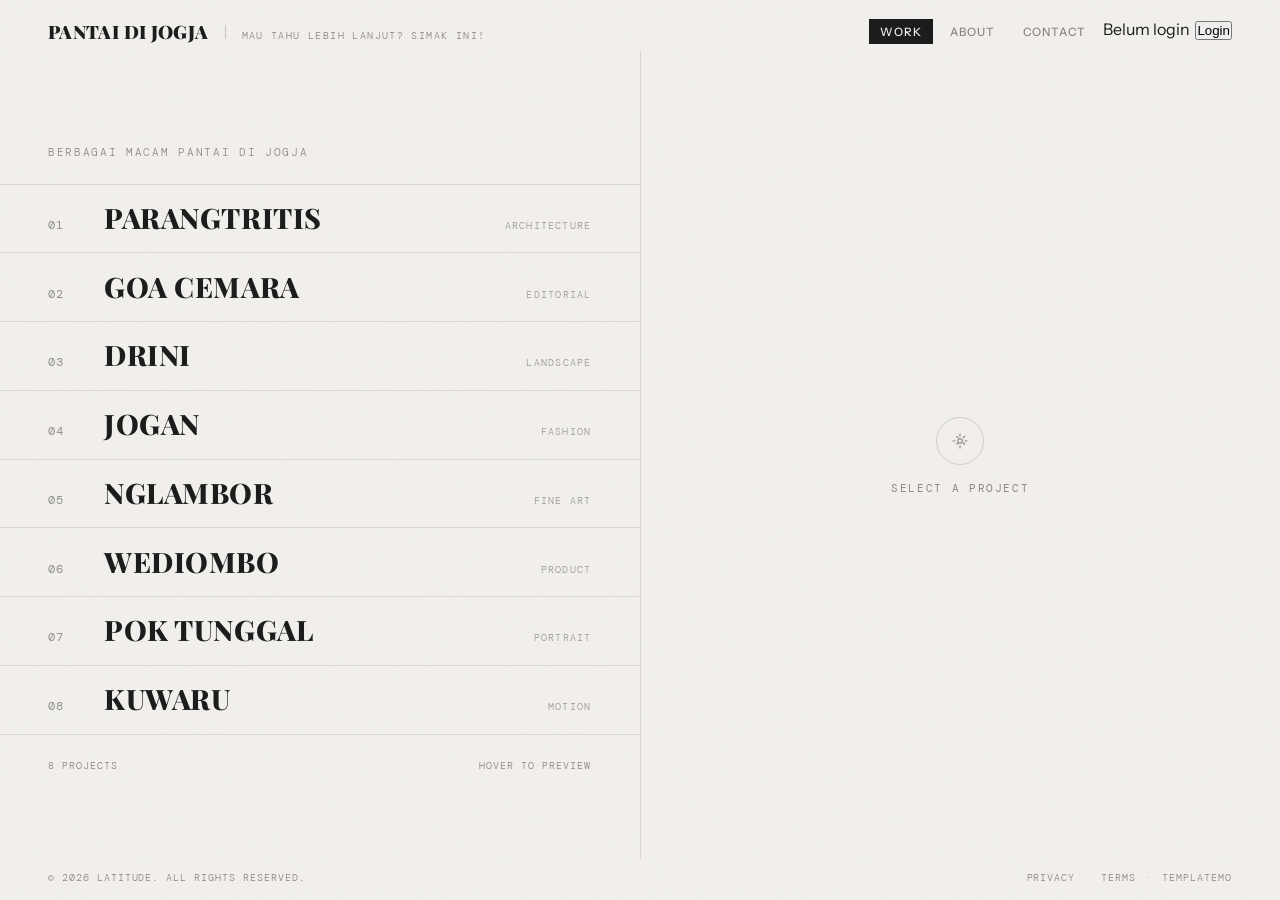
==== index.html @ caee9c02 "Update index.html" ====
<!DOCTYPE html>
<html lang="en">
<head>
<meta charset="UTF-8">
<meta name="viewport" content="width=device-width, initial-scale=1.0">
<title>Latitude - The Breadth of Vision</title>
<link rel="preconnect" href="https://fonts.googleapis.com">
<link rel="preconnect" href="https://fonts.gstatic.com" crossorigin>
<link href="https://fonts.googleapis.com/css2?family=DM+Mono:wght@300;400&family=Playfair+Display:ital,wght@0,700;0,800;0,900;1,700&family=Instrument+Sans:wght@400;500;600&display=swap" rel="stylesheet">
<link rel="stylesheet" href="templatemo-split-style.css">
<!--

TemplateMo 616 Split Index

https://templatemo.com/tm-616-split-index

-->
</head>
<body>

<!-- Site Header -->
<header class="site-header">
  <div class="site-brand">
    <a class="site-title" data-nav="work">Pantai di Jogja</a>
    <div class="site-divider-v"></div>
    <span class="site-tagline">Mau Tahu Lebih Lanjut? Simak ini!</span>
  </div>
  <nav class="site-header-nav">
    <a data-nav="work" class="nav-active">Work</a>
    <a data-nav="about">About</a>
    <a data-nav="contact">Contact</a>
    <p id="userInfo">Belum login</p>
    
<div id="authArea">
  <button onclick="goLogin()" class=nav-cta">Login</button>
</div>
    
  </nav>
</header>

<!-- Main Split -->
<div class="split-container">

  <!-- LEFT: Swappable Panels -->
  <div class="left-side">

    <!-- Panel: Work -->
    <div class="panel panel-active" id="panel-work">
      <div class="panel-header">
        <span>Berbagai macam pantai di Jogja</span>
      </div>
      <ul class="project-list" id="projectList">
        <li class="project-item" data-index="0">
          <a href="#" class="project-link">
            <span class="project-number">01</span>
            <span class="project-title">Parangtritis</span>
            <span class="project-arrow"><svg viewBox="0 0 24 24"><line x1="5" y1="12" x2="19" y2="12"/><polyline points="12 5 19 12 12 19"/></svg></span>
            <span class="project-category">Architecture</span>
          </a>
        </li>
        <li class="project-item" data-index="1">
          <a href="#" class="project-link">
            <span class="project-number">02</span>
            <span class="project-title">Goa Cemara</span>
            <span class="project-arrow"><svg viewBox="0 0 24 24"><line x1="5" y1="12" x2="19" y2="12"/><polyline points="12 5 19 12 12 19"/></svg></span>
            <span class="project-category">Editorial</span>
          </a>
        </li>
        <li class="project-item" data-index="2">
          <a href="#" class="project-link">
            <span class="project-number">03</span>
            <span class="project-title">Drini</span>
            <span class="project-arrow"><svg viewBox="0 0 24 24"><line x1="5" y1="12" x2="19" y2="12"/><polyline points="12 5 19 12 12 19"/></svg></span>
            <span class="project-category">Landscape</span>
          </a>
        </li>
        <li class="project-item" data-index="3">
          <a href="#" class="project-link">
            <span class="project-number">04</span>
            <span class="project-title">Jogan</span>
            <span class="project-arrow"><svg viewBox="0 0 24 24"><line x1="5" y1="12" x2="19" y2="12"/><polyline points="12 5 19 12 12 19"/></svg></span>
            <span class="project-category">Fashion</span>
          </a>
        </li>
        <li class="project-item" data-index="4">
          <a href="#" class="project-link">
            <span class="project-number">05</span>
            <span class="project-title">Nglambor</span>
            <span class="project-arrow"><svg viewBox="0 0 24 24"><line x1="5" y1="12" x2="19" y2="12"/><polyline points="12 5 19 12 12 19"/></svg></span>
            <span class="project-category">Fine Art</span>
          </a>
        </li>
        <li class="project-item" data-index="5">
          <a href="#" class="project-link">
            <span class="project-number">06</span>
            <span class="project-title">Wediombo</span>
            <span class="project-arrow"><svg viewBox="0 0 24 24"><line x1="5" y1="12" x2="19" y2="12"/><polyline points="12 5 19 12 12 19"/></svg></span>
            <span class="project-category">Product</span>
          </a>
        </li>
        <li class="project-item" data-index="6">
          <a href="#" class="project-link">
            <span class="project-number">07</span>
            <span class="project-title">Pok Tunggal</span>
            <span class="project-arrow"><svg viewBox="0 0 24 24"><line x1="5" y1="12" x2="19" y2="12"/><polyline points="12 5 19 12 12 19"/></svg></span>
            <span class="project-category">Portrait</span>
          </a>
        </li>
        <li class="project-item" data-index="7">
          <a href="#" class="project-link">
            <span class="project-number">08</span>
            <span class="project-title">Kuwaru</span>
            <span class="project-arrow"><svg viewBox="0 0 24 24"><line x1="5" y1="12" x2="19" y2="12"/><polyline points="12 5 19 12 12 19"/></svg></span>
            <span class="project-category">Motion</span>
          </a>
        </li>
      </ul>
      <div class="panel-footer">
        <span>8 Projects</span>
        <span>Hover to Preview</span>
      </div>
    </div>

    <!-- Panel: About -->
    <div class="panel" id="panel-about">
      <div class="about-content">
        <span class="about-label">Pantai</span>
        <h2 class="about-headline">Yuk cari tahu apa aja sih <em>pantai</em> yang ada di jogja! </h2>
        <p class="about-body">
          Pantai adalah bentuk geografis berupa hamparan pasir 
          atau batuan yang menjadi batas perbatasan langsung antara 
          daratan dan wilayah perairan (seperti laut atau danau). 
          Daerah ini dipengaruhi oleh dinamika air pasang tertinggi 
          dan air surut terendah.
        </p>
      </div>
    </div>

    <!-- Panel: Contact -->
    <div class="panel" id="panel-contact">
      <div class="contact-content">
        <span class="contact-label">Get in Touch</span>
        <h2 class="contact-headline">Start a conversation.</h2>
        <div class="contact-form">
          <div class="form-group">
            <label for="name">Name</label>
            <input type="text" id="name" placeholder="Your full name">
          </div>
          <div class="form-group">
            <label for="email">Email</label>
            <input type="email" id="email" placeholder="hello@example.com">
          </div>
          <div class="form-group">
            <label for="message">Message</label>
            <textarea id="message" placeholder="Tell us about your project..."></textarea>
          </div>
          <button type="button" class="form-submit">Send Message</button>
        </div>
        <div class="contact-details">
          <span>Direct</span>
          <a href="mailto:hello@latitude.studio">hello@latitude.studio</a>
          <span>Social</span>
          <a href="#">Instagram &nbsp;/ &nbsp;Behance &nbsp;/ &nbsp;Vimeo</a>
        </div>
      </div>
    </div>

  </div>

  <!-- Divider -->
  <div class="split-divider"></div>

  <!-- RIGHT: The Canvas -->
  <div class="canvas-side" id="canvasSide">

    <!-- Placeholder (Work default) -->
    <div class="canvas-placeholder" id="placeholder">
      <div class="placeholder-icon">
        <svg viewBox="0 0 24 24">
          <circle cx="12" cy="12" r="3"/>
          <path d="M12 2v4m0 12v4m-10-10h4m12 0h4m-3.3-6.7-2.8 2.8m-5.8 5.8-2.8 2.8m0-11.3 2.8 2.8m5.8 5.8 2.8 2.8"/>
        </svg>
      </div>
      <span class="placeholder-text">Select a project</span>
    </div>

    <!-- Work images -->
    <div class="canvas-image" data-slide="0">
      <img src="images/IMG_2316.jpeg" alt="Parangtritis" loading="lazy">
      <div class="canvas-caption">
        <div class="canvas-caption-title">Parangtritis</div>
        <div class="canvas-caption-year">Jogja</div>
      </div>
    </div>
    <div class="canvas-image" data-slide="1">
      <img src="images/IMG_2317.jpeg" alt="Goa Cemara" loading="lazy">
      <div class="canvas-caption">
        <div class="canvas-caption-title">Goa Cemara</div>
        <div class="canvas-caption-year">Jogja</div>
      </div>
    </div>
    <div class="canvas-image" data-slide="2">
      <img src="images/IMG_2318.jpeg" alt="Drini" loading="lazy">
      <div class="canvas-caption">
        <div class="canvas-caption-title">Drini</div>
        <div class="canvas-caption-year">Jogja</div>
      </div>
    </div>
    <div class="canvas-image" data-slide="3">
      <img src="images/IMG_2319.jpeg" alt="Jogan" loading="lazy">
      <div class="canvas-caption">
        <div class="canvas-caption-title">Jogan</div>
        <div class="canvas-caption-year">Jogja</div>
      </div>
    </div>
    <div class="canvas-image" data-slide="4">
      <img src="images/IMG_2320.jpeg" alt="Nglambor" loading="lazy">
      <div class="canvas-caption">
        <div class="canvas-caption-title">Nglambor</div>
        <div class="canvas-caption-year">Jogja</div>
      </div>
    </div>
    <div class="canvas-image" data-slide="5">
      <img src="images/IMG_2321.jpeg" alt="Wediombo" loading="lazy">
      <div class="canvas-caption">
        <div class="canvas-caption-title">Wediombo</div>
        <div class="canvas-caption-year">Jogja</div>
      </div>
    </div>
    <div class="canvas-image" data-slide="6">
      <img src="images/IMG_2322.jpeg" alt="Pok Tunggal" loading="lazy">
      <div class="canvas-caption">
        <div class="canvas-caption-title">Pok Tunggal</div>
        <div class="canvas-caption-year">Jogja</div>
      </div>
    </div>
    <div class="canvas-image" data-slide="7">
      <img src="images/IMG_2323.jpeg" alt="Kuwaru" loading="lazy">
      <div class="canvas-caption">
        <div class="canvas-caption-title">Kuwaru</div>
        <div class="canvas-caption-year">Jogja</div>
      </div>
    </div>

    <!-- About context image -->
    <div class="canvas-context" data-context="about">
      <img src="images/IMG_2324.jpeg" alt="Studio" loading="lazy">
      <div class="canvas-context-overlay">
        <p class="canvas-context-quote">"pantai indah."</p>
        <span class="canvas-context-attr">—</span>
      </div>
    </div>

    <!-- Contact context image -->
    <div class="canvas-context" data-context="contact">
      <img src="images/IMG_2325.jpeg" alt="Contact" loading="lazy">
      <div class="canvas-context-overlay">
        <p class="canvas-context-quote">"We'd love to hear about your next project."</p>
        <span class="canvas-context-attr">—</span>
      </div>
    </div>

  </div>
</div>

<!-- Site Footer -->
<footer class="site-footer">
  <span>&copy; 2026 Latitude. All rights reserved.</span>
  <div class="footer-links">
    <a href="#">Privacy</a>
    <span class="footer-dot">&middot;</span>
    <a href="#">Terms</a>
    <span class="footer-dot">&middot;</span>
    <a href="https://templatemo.com" rel="nofollow" target="_blank">TemplateMo</a>
  </div>
</footer>
<script src="templatemo-split-index.js"></script>
  <script src="login/js/welcome.js"></script>
</body>
</html>
---- templatemo-split-style.css ----
@charset "utf-8";
/* CSS Document 

TemplateMo 616 Split Index

https://templatemo.com/tm-616-split-index

*/

*,
*::before,
*::after {
	margin: 0;
	padding: 0;
	box-sizing: border-box;
}

:root {
	--paper: #F2F0ED;
	--ink: #1A1A1A;
	--ink-light: #8A8580;
	--accent: #C4553A;
	--grain-opacity: 0.035;
	--transition-panel: 0.55s cubic-bezier(0.23, 1, 0.32, 1);
}

html {
	font-size: 16px;
	-webkit-font-smoothing: antialiased;
	-moz-osx-font-smoothing: grayscale;
}

body {
	background-color: var(--paper);
	color: var(--ink);
	font-family: 'Instrument Sans', sans-serif;
	overflow: hidden;
	height: 100vh;
	width: 100vw;
	position: relative;
}

/* ── Grain Overlay ── */
body::before {
	content: '';
	position: fixed;
	inset: 0;
	z-index: 9999;
	pointer-events: none;
	opacity: var(--grain-opacity);
	background-image: url("data:image/svg+xml,%3Csvg viewBox='0 0 256 256' xmlns='http://www.w3.org/2000/svg'%3E%3Cfilter id='n'%3E%3CfeTurbulence type='fractalNoise' baseFrequency='0.85' numOctaves='4' stitchTiles='stitch'/%3E%3C/filter%3E%3Crect width='100%25' height='100%25' filter='url(%23n)'/%3E%3C/svg%3E");
	background-repeat: repeat;
	background-size: 180px;
}

/* ── Site Header ── */
.site-header {
	position: fixed;
	top: 0;
	left: 0;
	right: 0;
	z-index: 10;
	display: flex;
	align-items: center;
	justify-content: space-between;
	padding: 1.2rem 3rem;
	pointer-events: none;
	animation: fadeIn 0.5s ease backwards;
}

.site-header>* {
	pointer-events: auto;
}

.site-brand {
	display: flex;
	align-items: baseline;
	gap: 1rem;
}

.site-title {
	font-family: 'Playfair Display', serif;
	font-weight: 900;
	font-size: 1.15rem;
	letter-spacing: 0.02em;
	text-transform: uppercase;
	color: var(--ink);
	text-decoration: none;
	line-height: 1;
	cursor: pointer;
}

.site-divider-v {
	width: 1px;
	height: 14px;
	background: rgba(26, 26, 26, 0.2);
	flex-shrink: 0;
}

.site-tagline {
	font-family: 'DM Mono', monospace;
	font-weight: 300;
	font-size: 0.62rem;
	letter-spacing: 0.14em;
	text-transform: uppercase;
	color: var(--ink-light);
	line-height: 1;
}

.site-header-nav {
	display: flex;
	gap: 0.35rem;
}

.site-header-nav a {
	font-family: 'Instrument Sans', sans-serif;
	font-weight: 500;
	font-size: 0.72rem;
	letter-spacing: 0.08em;
	text-transform: uppercase;
	color: var(--ink-light);
	text-decoration: none;
	position: relative;
	padding: 0.35rem 0.7rem;
	transition: color 0.35s ease;
	cursor: pointer;
}

.site-header-nav a::before {
	content: '';
	position: absolute;
	inset: 0;
	background: var(--ink);
	transform: scaleX(0);
	transform-origin: right;
	transition: transform 0.4s cubic-bezier(0.23, 1, 0.32, 1);
	z-index: -1;
}

.site-header-nav a:hover {
	color: var(--paper);
}

.site-header-nav a:hover::before {
	transform: scaleX(1);
	transform-origin: left;
}

.site-header-nav a.nav-active {
	color: var(--paper);
}

.site-header-nav a.nav-active::before {
	transform: scaleX(1);
}

/* ── Site Footer ── */
.site-footer {
	position: fixed;
	bottom: 0;
	left: 0;
	right: 0;
	z-index: 10;
	display: flex;
	align-items: center;
	justify-content: space-between;
	padding: 1rem 3rem;
	pointer-events: none;
	animation: fadeIn 0.5s ease backwards;
}

.site-footer>* {
	pointer-events: auto;
}

.site-footer span,
.site-footer a {
	font-family: 'DM Mono', monospace;
	font-weight: 300;
	font-size: 0.6rem;
	letter-spacing: 0.1em;
	text-transform: uppercase;
	color: var(--ink-light);
	text-decoration: none;
}

.footer-links {
	display: flex;
	align-items: center;
	gap: 0.6rem;
}

.footer-dot {
	font-size: 0.7rem;
	opacity: 0.4;
}

.site-footer a:hover {
	color: var(--ink);
}

/* ── Main Split Layout ── */
.split-container {
	display: flex;
	height: 100vh;
	width: 100vw;
	padding-top: 3.2rem;
	padding-bottom: 2.5rem;
}

/* ── Divider ── */
.split-divider {
	width: 1px;
	align-self: stretch;
	background: rgba(26, 26, 26, 0.1);
	position: relative;
	z-index: 3;
	flex-shrink: 0;
}

/* ══════════════════════════════════════
     LEFT SIDE — Panel System
     ══════════════════════════════════════ */
.left-side {
	width: 50vw;
	position: relative;
	overflow: hidden;
}

.panel {
	position: absolute;
	inset: 0;
	display: flex;
	flex-direction: column;
	justify-content: center;
	padding: 1rem 0;
	opacity: 0;
	transform: translateY(20px);
	transition: opacity var(--transition-panel),
		transform var(--transition-panel);
	pointer-events: none;
	overflow-y: auto;
}

.panel.panel-active {
	opacity: 1;
	transform: translateY(0);
	pointer-events: auto;
	z-index: 2;
}

/* ── Panel: Work ── */
.panel-header {
	padding: 0 3rem 1.5rem;
}

.panel-header span {
	font-family: 'DM Mono', monospace;
	font-weight: 300;
	font-size: 0.7rem;
	letter-spacing: 0.15em;
	text-transform: uppercase;
	color: var(--ink-light);
}

.project-list {
	list-style: none;
	border-top: 1px solid rgba(26, 26, 26, 0.12);
}

.project-item {
	border-bottom: 1px solid rgba(26, 26, 26, 0.12);
	cursor: pointer;
	position: relative;
	overflow: hidden;
}

.project-item::before {
	content: '';
	position: absolute;
	inset: 0;
	background: var(--ink);
	transform: scaleY(0);
	transform-origin: bottom;
	transition: transform 0.45s cubic-bezier(0.23, 1, 0.32, 1);
	z-index: 0;
}

.project-item:hover::before,
.project-item.active::before {
	transform: scaleY(1);
}

.project-link {
	display: flex;
	align-items: baseline;
	gap: 1.5rem;
	padding: 1.15rem 3rem;
	text-decoration: none;
	color: inherit;
	position: relative;
	z-index: 1;
	transition: color 0.3s ease;
}

.project-item:hover .project-link,
.project-item.active .project-link {
	color: var(--paper);
}

.project-number {
	font-family: 'DM Mono', monospace;
	font-weight: 400;
	font-size: 0.72rem;
	letter-spacing: 0.08em;
	opacity: 0.45;
	min-width: 2rem;
	transition: opacity 0.3s ease;
}

.project-item:hover .project-number {
	opacity: 0.7;
}

.project-title {
	font-family: 'Playfair Display', serif;
	font-weight: 800;
	font-size: clamp(1.4rem, 2.2vw, 2.1rem);
	text-transform: uppercase;
	letter-spacing: 0.02em;
	line-height: 1.1;
}

.project-category {
	font-family: 'DM Mono', monospace;
	font-weight: 300;
	font-size: 0.65rem;
	letter-spacing: 0.12em;
	text-transform: uppercase;
	opacity: 0.4;
	margin-left: auto;
	transition: opacity 0.3s ease;
}

.project-item:hover .project-category {
	opacity: 0.6;
}

.project-arrow {
	width: 0;
	overflow: hidden;
	transition: width 0.35s cubic-bezier(0.23, 1, 0.32, 1);
	display: flex;
	align-items: center;
}

.project-arrow svg {
	width: 16px;
	height: 16px;
	flex-shrink: 0;
	stroke: var(--paper);
	fill: none;
	stroke-width: 1.5;
}

.project-item:hover .project-arrow {
	width: 24px;
}

.panel-footer {
	padding: 1.5rem 3rem 0;
	display: flex;
	justify-content: space-between;
	align-items: center;
}

.panel-footer span {
	font-family: 'DM Mono', monospace;
	font-weight: 300;
	font-size: 0.65rem;
	letter-spacing: 0.1em;
	text-transform: uppercase;
	color: var(--ink-light);
}

/* ── Panel: About ── */
.about-content {
	padding: 2rem 3rem;
}

.about-label {
	font-family: 'DM Mono', monospace;
	font-weight: 300;
	font-size: 0.68rem;
	letter-spacing: 0.15em;
	text-transform: uppercase;
	color: var(--ink-light);
	margin-bottom: 2rem;
	display: block;
}

.about-headline {
	font-family: 'Playfair Display', serif;
	font-weight: 800;
	font-size: clamp(1.8rem, 3vw, 2.8rem);
	line-height: 1.15;
	margin-bottom: 2rem;
	max-width: 420px;
}

.about-headline em {
	font-style: italic;
	font-weight: 700;
	color: var(--accent);
}

.about-body {
	font-family: 'Instrument Sans', sans-serif;
	font-weight: 400;
	font-size: 0.88rem;
	line-height: 1.7;
	color: var(--ink-light);
	max-width: 400px;
	margin-bottom: 2.5rem;
}

.about-stats {
	display: flex;
	gap: 3rem;
	padding-top: 2rem;
	border-top: 1px solid rgba(26, 26, 26, 0.1);
}

.stat-item {
	display: flex;
	flex-direction: column;
	gap: 0.3rem;
}

.stat-number {
	font-family: 'Playfair Display', serif;
	font-weight: 800;
	font-size: 1.8rem;
	line-height: 1;
	color: var(--ink);
}

.stat-label {
	font-family: 'DM Mono', monospace;
	font-weight: 300;
	font-size: 0.6rem;
	letter-spacing: 0.12em;
	text-transform: uppercase;
	color: var(--ink-light);
}

/* ── Panel: Contact ── */
.contact-content {
	padding: 2rem 3rem;
}

.contact-label {
	font-family: 'DM Mono', monospace;
	font-weight: 300;
	font-size: 0.68rem;
	letter-spacing: 0.15em;
	text-transform: uppercase;
	color: var(--ink-light);
	margin-bottom: 2rem;
	display: block;
}

.contact-headline {
	font-family: 'Playfair Display', serif;
	font-weight: 800;
	font-size: clamp(1.8rem, 3vw, 2.8rem);
	line-height: 1.15;
	margin-bottom: 2.5rem;
}

.contact-form {
	display: flex;
	flex-direction: column;
	gap: 1.5rem;
	max-width: 400px;
}

.form-group {
	display: flex;
	flex-direction: column;
	gap: 0.4rem;
}

.form-group label {
	font-family: 'DM Mono', monospace;
	font-weight: 400;
	font-size: 0.62rem;
	letter-spacing: 0.12em;
	text-transform: uppercase;
	color: var(--ink-light);
}

.form-group input,
.form-group textarea {
	background: transparent;
	border: none;
	border-bottom: 1px solid rgba(26, 26, 26, 0.15);
	padding: 0.6rem 0;
	font-family: 'Instrument Sans', sans-serif;
	font-size: 0.9rem;
	color: var(--ink);
	outline: none;
	transition: border-color 0.3s ease;
	resize: none;
}

.form-group input:focus,
.form-group textarea:focus {
	border-bottom-color: var(--ink);
}

.form-group input::placeholder,
.form-group textarea::placeholder {
	color: var(--ink-light);
	opacity: 0.5;
}

.form-group textarea {
	min-height: 80px;
}

.form-submit {
	align-self: flex-start;
	margin-top: 0.5rem;
	padding: 0.75rem 2.5rem;
	background: var(--ink);
	color: var(--paper);
	border: none;
	font-family: 'Instrument Sans', sans-serif;
	font-weight: 600;
	font-size: 0.72rem;
	letter-spacing: 0.1em;
	text-transform: uppercase;
	cursor: pointer;
	position: relative;
	overflow: hidden;
	transition: background 0.35s ease;
}

.form-submit:hover {
	background: var(--accent);
}

.contact-details {
	margin-top: 3rem;
	padding-top: 2rem;
	border-top: 1px solid rgba(26, 26, 26, 0.1);
	display: flex;
	flex-direction: column;
	gap: 0.8rem;
	max-width: 400px;
}

.contact-details a {
	font-family: 'Instrument Sans', sans-serif;
	font-weight: 400;
	font-size: 0.85rem;
	color: var(--ink-light);
	text-decoration: none;
	transition: color 0.3s ease;
}

.contact-details a:hover {
	color: var(--ink);
}

.contact-details span {
	font-family: 'DM Mono', monospace;
	font-weight: 300;
	font-size: 0.58rem;
	letter-spacing: 0.1em;
	text-transform: uppercase;
	color: var(--ink-light);
	opacity: 0.6;
}

/* ══════════════════════════════════════
     RIGHT SIDE — Canvas
     ══════════════════════════════════════ */
.canvas-side {
	width: 50vw;
	position: relative;
	overflow: hidden;
	display: flex;
	align-items: center;
	justify-content: center;
}

.canvas-placeholder {
	position: absolute;
	inset: 0;
	display: flex;
	flex-direction: column;
	align-items: center;
	justify-content: center;
	gap: 1rem;
	transition: opacity 0.5s ease;
	z-index: 1;
}

.canvas-placeholder.hidden {
	opacity: 0;
	pointer-events: none;
}

.placeholder-icon {
	width: 48px;
	height: 48px;
	border: 1.5px solid rgba(26, 26, 26, 0.15);
	border-radius: 50%;
	display: flex;
	align-items: center;
	justify-content: center;
}

.placeholder-icon svg {
	width: 18px;
	height: 18px;
	stroke: var(--ink-light);
	fill: none;
	stroke-width: 1.5;
}

.placeholder-text {
	font-family: 'DM Mono', monospace;
	font-size: 0.68rem;
	letter-spacing: 0.15em;
	text-transform: uppercase;
	color: var(--ink-light);
}

.canvas-image {
	position: absolute;
	inset: 2rem;
	opacity: 0;
	transform: scale(1.08);
	transition: opacity 0.6s cubic-bezier(0.23, 1, 0.32, 1),
		transform 0.6s cubic-bezier(0.23, 1, 0.32, 1);
	z-index: 0;
}

.canvas-image.visible {
	opacity: 1;
	transform: scale(1);
	z-index: 2;
}

.canvas-image img {
	width: 100%;
	height: 100%;
	object-fit: cover;
	display: block;
	filter: grayscale(15%) contrast(1.03);
}

.canvas-caption {
	position: absolute;
	bottom: 0;
	left: 0;
	right: 0;
	padding: 2rem;
	background: linear-gradient(to top, rgba(26, 26, 26, 0.5), transparent);
	opacity: 0;
	transform: translateY(8px);
	transition: opacity 0.5s ease 0.15s, transform 0.5s ease 0.15s;
}

.canvas-image.visible .canvas-caption {
	opacity: 1;
	transform: translateY(0);
}

.canvas-caption-title {
	font-family: 'Instrument Sans', sans-serif;
	font-weight: 600;
	font-size: 0.75rem;
	letter-spacing: 0.08em;
	text-transform: uppercase;
	color: rgba(255, 255, 255, 0.9);
}

.canvas-caption-year {
	font-family: 'DM Mono', monospace;
	font-weight: 300;
	font-size: 0.65rem;
	color: rgba(255, 255, 255, 0.55);
	margin-top: 0.25rem;
}

/* Context images (about / contact) */
.canvas-context {
	position: absolute;
	inset: 2rem;
	opacity: 0;
	transform: scale(1.05);
	transition: opacity 0.7s cubic-bezier(0.23, 1, 0.32, 1),
		transform 0.7s cubic-bezier(0.23, 1, 0.32, 1);
	z-index: 0;
}

.canvas-context.visible {
	opacity: 1;
	transform: scale(1);
	z-index: 2;
}

.canvas-context img {
	width: 100%;
	height: 100%;
	object-fit: cover;
	display: block;
}

.canvas-context-overlay {
	position: absolute;
	bottom: 0;
	left: 0;
	right: 0;
	padding: 2.5rem;
	background: linear-gradient(to top, rgba(26, 26, 26, 0.6), transparent 70%);
}

.canvas-context-quote {
	font-family: 'Playfair Display', serif;
	font-weight: 700;
	font-style: italic;
	font-size: clamp(1rem, 1.5vw, 1.3rem);
	line-height: 1.45;
	color: rgba(255, 255, 255, 0.9);
	max-width: 360px;
}

.canvas-context-attr {
	font-family: 'DM Mono', monospace;
	font-weight: 300;
	font-size: 0.6rem;
	letter-spacing: 0.1em;
	text-transform: uppercase;
	color: rgba(255, 255, 255, 0.5);
	margin-top: 0.8rem;
}

/* ── Animations ── */
@keyframes fadeIn {
	from {
		opacity: 0;
	}

	to {
		opacity: 1;
	}
}

@keyframes fadeSlideUp {
	from {
		opacity: 0;
		transform: translateY(16px);
	}

	to {
		opacity: 1;
		transform: translateY(0);
	}
}

.panel-active .project-item {
	animation: fadeSlideUp 0.6s cubic-bezier(0.23, 1, 0.32, 1) backwards;
}

.panel-active .project-item:nth-child(1) {
	animation-delay: 0.08s;
}

.panel-active .project-item:nth-child(2) {
	animation-delay: 0.12s;
}

.panel-active .project-item:nth-child(3) {
	animation-delay: 0.16s;
}

.panel-active .project-item:nth-child(4) {
	animation-delay: 0.20s;
}

.panel-active .project-item:nth-child(5) {
	animation-delay: 0.24s;
}

.panel-active .project-item:nth-child(6) {
	animation-delay: 0.28s;
}

.panel-active .project-item:nth-child(7) {
	animation-delay: 0.32s;
}

.panel-active .project-item:nth-child(8) {
	animation-delay: 0.36s;
}

/* ── Mobile Responsive ── */
@media (max-width: 900px) {
	body {
		overflow-y: auto;
		overflow-x: hidden;
		height: auto;
	}

	.site-header {
		padding: 1rem 1.5rem;
	}

	.site-header-nav {
		gap: 0.2rem;
	}

	.site-header-nav a {
		font-size: 0.62rem;
		padding: 0.3rem 0.5rem;
	}

	.site-tagline {
		display: none;
	}

	.site-footer {
		position: relative;
		padding: 1.5rem;
	}

	.split-container {
		flex-direction: column;
		height: auto;
		min-height: 100vh;
		padding-top: 3.5rem;
		padding-bottom: 0;
	}

	.left-side {
		width: 100%;
		min-height: 50vh;
		position: relative;
	}

	.panel {
		position: relative;
		display: none;
	}

	.panel.panel-active {
		display: flex;
	}

	.panel-header,
	.panel-footer {
		padding-left: 1.5rem;
		padding-right: 1.5rem;
	}

	.project-link {
		padding: 1rem 1.5rem;
	}

	.project-title {
		font-size: clamp(1.2rem, 5vw, 1.6rem);
	}

	.project-category {
		display: none;
	}

	.about-content,
	.contact-content {
		padding: 1.5rem;
	}

	.about-stats {
		gap: 2rem;
	}

	.split-divider {
		width: 100%;
		height: 1px;
	}

	.canvas-side {
		width: 100%;
		min-height: 50vh;
	}

	.canvas-image,
	.canvas-context {
		inset: 1rem;
	}
}
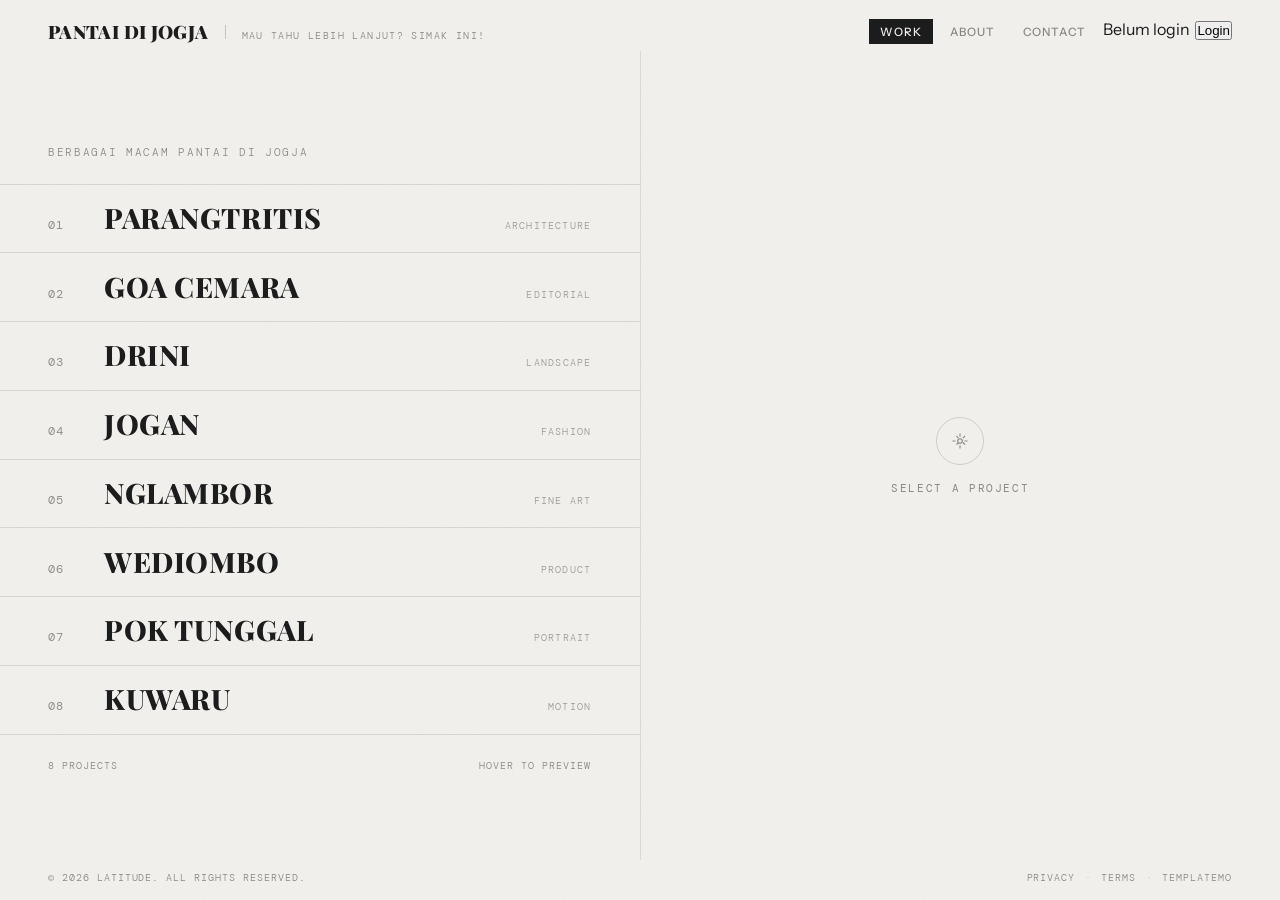
==== commit d2e31c8a: "Update index.html" ====
--- a/index.html
+++ b/index.html
@@ -244,7 +244,7 @@
 
     <!-- About context image -->
     <div class="canvas-context" data-context="about">
-      <img src="images/IMG_2324.jpeg" alt="Studio" loading="lazy">
+      <iframe width="560" height="315" src="https://www.youtube.com/embed/-dVa1yEnu14?si=9ujsF7n2NWcq-74y" title="YouTube video player" frameborder="0" allow="accelerometer; autoplay; clipboard-write; encrypted-media; gyroscope; picture-in-picture; web-share" referrerpolicy="strict-origin-when-cross-origin" allowfullscreen></iframe>
       <div class="canvas-context-overlay">
         <p class="canvas-context-quote">"pantai indah."</p>
         <span class="canvas-context-attr">—</span>
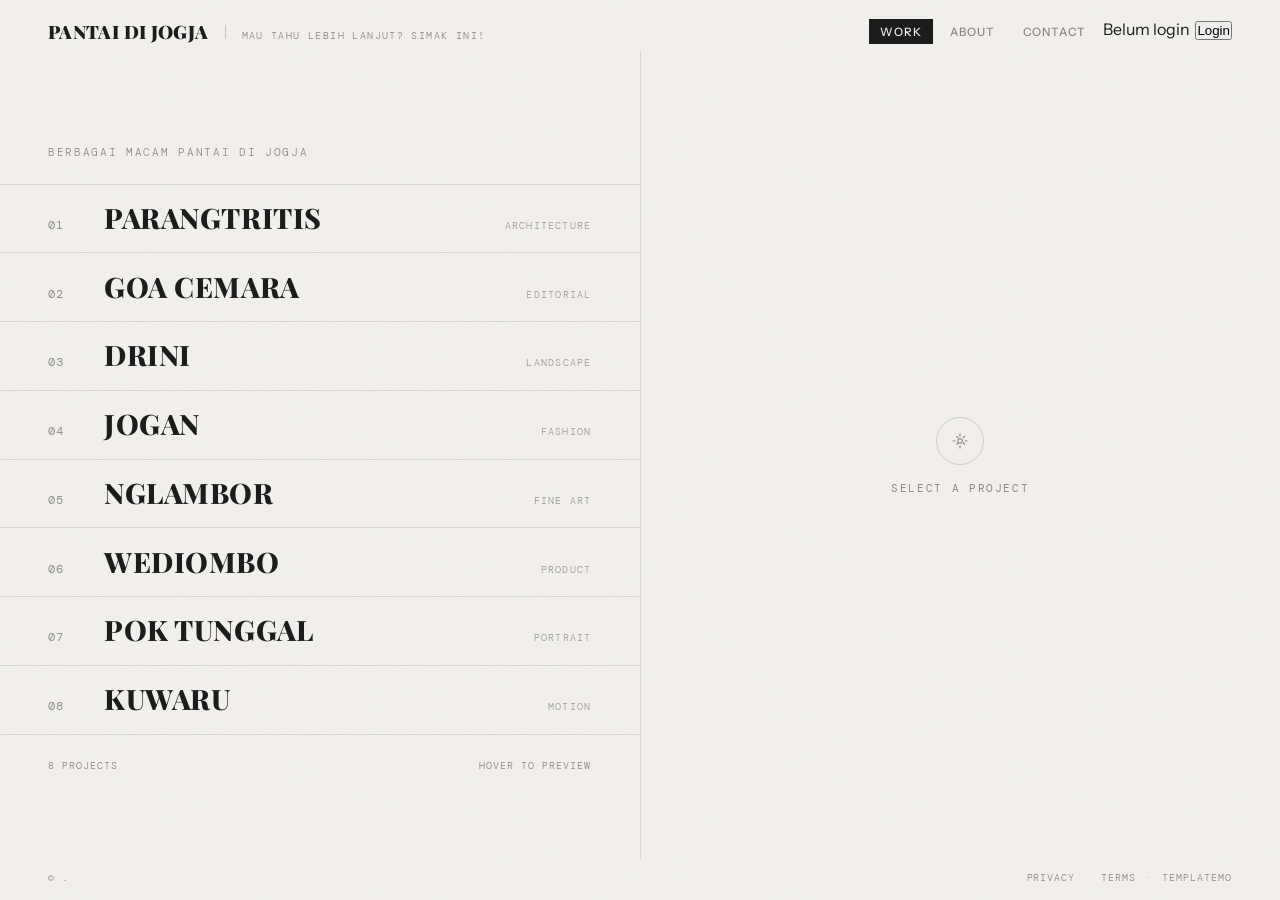
==== commit 8f4198c6: "Update index.html" ====
--- a/index.html
+++ b/index.html
@@ -139,27 +139,27 @@
     <!-- Panel: Contact -->
     <div class="panel" id="panel-contact">
       <div class="contact-content">
-        <span class="contact-label">Get in Touch</span>
-        <h2 class="contact-headline">Start a conversation.</h2>
+        <span class="contact-label">-</span>
+        <h2 class="contact-headline">Memulai Percakapan.</h2>
         <div class="contact-form">
           <div class="form-group">
-            <label for="name">Name</label>
-            <input type="text" id="name" placeholder="Your full name">
+            <label for="name">Nama</label>
+            <input type="text" id="name" placeholder="Nama Lengkap">
           </div>
           <div class="form-group">
             <label for="email">Email</label>
             <input type="email" id="email" placeholder="hello@example.com">
           </div>
           <div class="form-group">
-            <label for="message">Message</label>
-            <textarea id="message" placeholder="Tell us about your project..."></textarea>
+            <label for="message">Pesan</label>
+            <textarea id="message" placeholder="Beritahu Kami Projek Anda..."></textarea>
           </div>
-          <button type="button" class="form-submit">Send Message</button>
+          <button type="button" class="form-submit">Kirim Pesan</button>
         </div>
         <div class="contact-details">
-          <span>Direct</span>
+          <span>Langsung</span>
           <a href="mailto:hello@latitude.studio">hello@latitude.studio</a>
-          <span>Social</span>
+          <span>Sosial</span>
           <a href="#">Instagram &nbsp;/ &nbsp;Behance &nbsp;/ &nbsp;Vimeo</a>
         </div>
       </div>
@@ -253,7 +253,7 @@
 
     <!-- Contact context image -->
     <div class="canvas-context" data-context="contact">
-      <img src="images/IMG_2325.jpeg" alt="Contact" loading="lazy">
+      <iframe src="https://www.google.com/maps/embed?pb=!1m18!1m12!1m3!1d31605.94516096425!2d110.30817165086007!3d-8.025398788061509!2m3!1f0!2f0!3f0!3m2!1i1024!2i768!4f13.1!3m3!1m2!1s0x2e7b00975eac533d%3A0x351bfe1453e22e36!2sPantai%20Parangtritis!5e0!3m2!1sid!2sid!4v1781836394335!5m2!1sid!2sid" width="600" height="450" style="border:0;" allowfullscreen="" loading="lazy" referrerpolicy="no-referrer-when-downgrade"></iframe>
       <div class="canvas-context-overlay">
         <p class="canvas-context-quote">"We'd love to hear about your next project."</p>
         <span class="canvas-context-attr">—</span>
@@ -265,7 +265,7 @@
 
 <!-- Site Footer -->
 <footer class="site-footer">
-  <span>&copy; 2026 Latitude. All rights reserved.</span>
+  <span>&copy; .</span>
   <div class="footer-links">
     <a href="#">Privacy</a>
     <span class="footer-dot">&middot;</span>
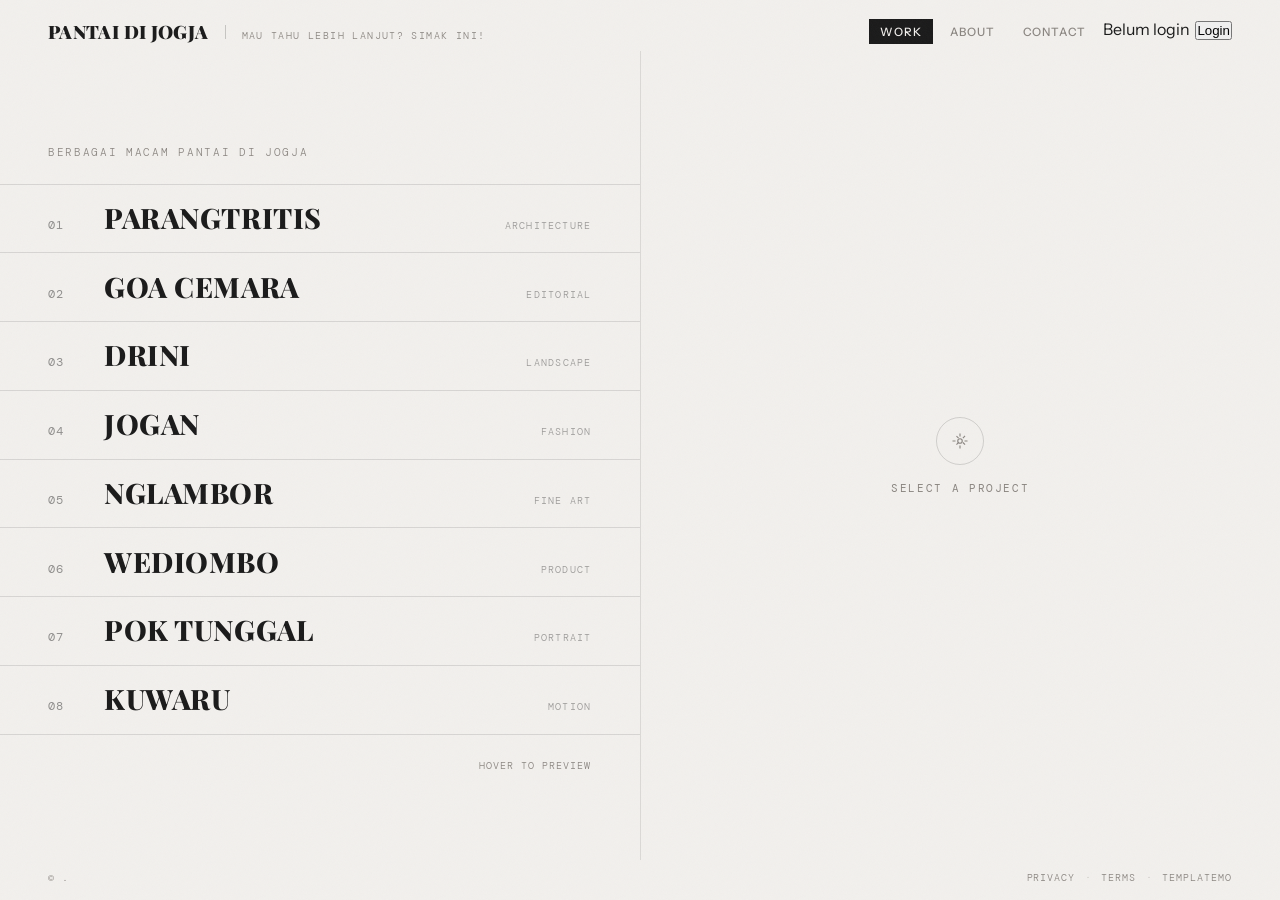
==== commit 0104c724: "Update index.html" ====
--- a/index.html
+++ b/index.html
@@ -3,7 +3,7 @@
 <head>
 <meta charset="UTF-8">
 <meta name="viewport" content="width=device-width, initial-scale=1.0">
-<title>Latitude - The Breadth of Vision</title>
+<title>Pantai Indah Di Jogja</title>
 <link rel="preconnect" href="https://fonts.googleapis.com">
 <link rel="preconnect" href="https://fonts.gstatic.com" crossorigin>
 <link href="https://fonts.googleapis.com/css2?family=DM+Mono:wght@300;400&family=Playfair+Display:ital,wght@0,700;0,800;0,900;1,700&family=Instrument+Sans:wght@400;500;600&display=swap" rel="stylesheet">
@@ -116,7 +116,7 @@
         </li>
       </ul>
       <div class="panel-footer">
-        <span>8 Projects</span>
+        <span></span>
         <span>Hover to Preview</span>
       </div>
     </div>
@@ -255,7 +255,7 @@
     <div class="canvas-context" data-context="contact">
       <iframe src="https://www.google.com/maps/embed?pb=!1m18!1m12!1m3!1d31605.94516096425!2d110.30817165086007!3d-8.025398788061509!2m3!1f0!2f0!3f0!3m2!1i1024!2i768!4f13.1!3m3!1m2!1s0x2e7b00975eac533d%3A0x351bfe1453e22e36!2sPantai%20Parangtritis!5e0!3m2!1sid!2sid!4v1781836394335!5m2!1sid!2sid" width="600" height="450" style="border:0;" allowfullscreen="" loading="lazy" referrerpolicy="no-referrer-when-downgrade"></iframe>
       <div class="canvas-context-overlay">
-        <p class="canvas-context-quote">"We'd love to hear about your next project."</p>
+        <p class="canvas-context-quote">"Peta Pantai Parangtritis."</p>
         <span class="canvas-context-attr">—</span>
       </div>
     </div>
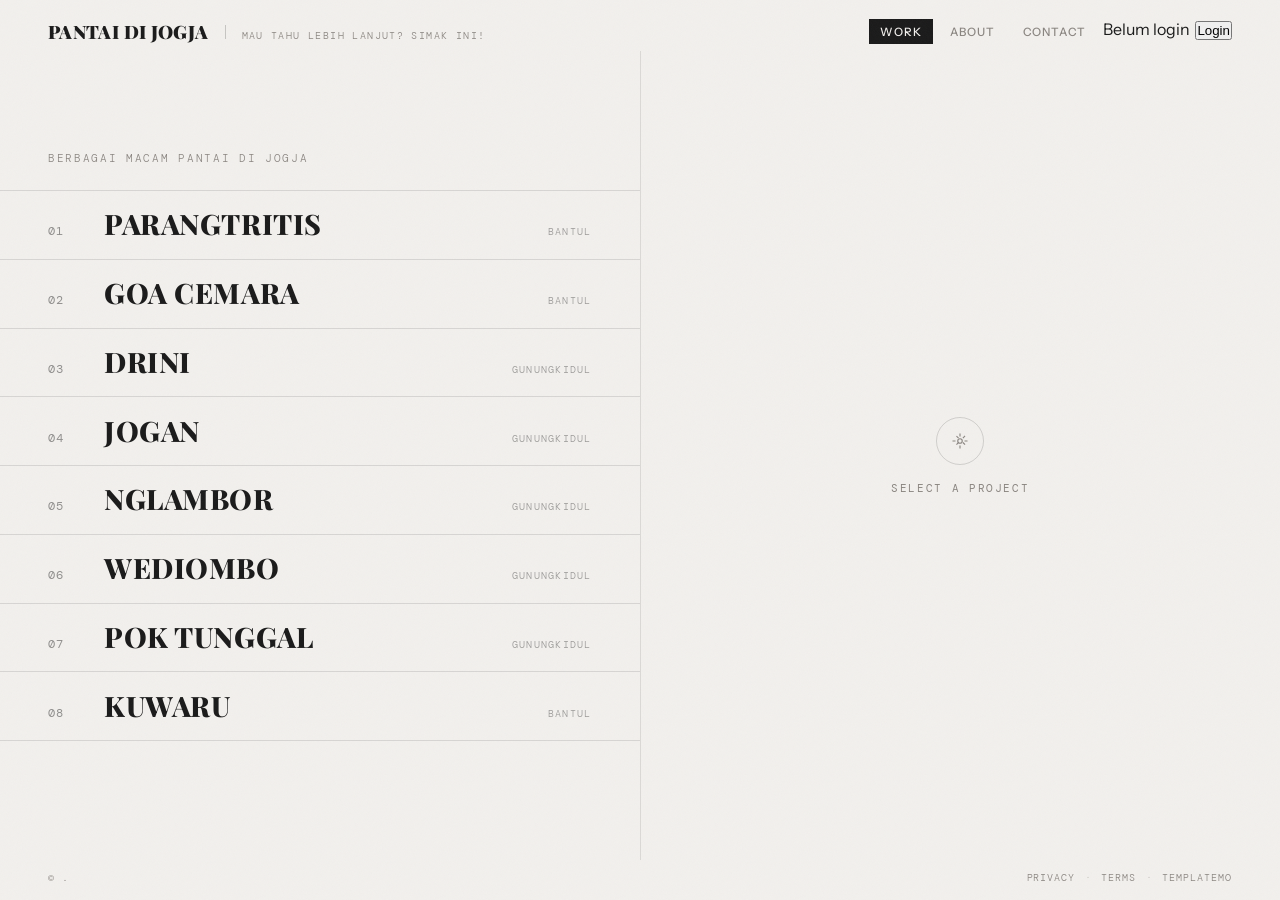
==== commit 39ebee5f: "Update index.html" ====
--- a/index.html
+++ b/index.html
@@ -55,7 +55,7 @@
             <span class="project-number">01</span>
             <span class="project-title">Parangtritis</span>
             <span class="project-arrow"><svg viewBox="0 0 24 24"><line x1="5" y1="12" x2="19" y2="12"/><polyline points="12 5 19 12 12 19"/></svg></span>
-            <span class="project-category">Architecture</span>
+            <span class="project-category">Bantul</span>
           </a>
         </li>
         <li class="project-item" data-index="1">
@@ -63,7 +63,7 @@
             <span class="project-number">02</span>
             <span class="project-title">Goa Cemara</span>
             <span class="project-arrow"><svg viewBox="0 0 24 24"><line x1="5" y1="12" x2="19" y2="12"/><polyline points="12 5 19 12 12 19"/></svg></span>
-            <span class="project-category">Editorial</span>
+            <span class="project-category">Bantul</span>
           </a>
         </li>
         <li class="project-item" data-index="2">
@@ -71,7 +71,7 @@
             <span class="project-number">03</span>
             <span class="project-title">Drini</span>
             <span class="project-arrow"><svg viewBox="0 0 24 24"><line x1="5" y1="12" x2="19" y2="12"/><polyline points="12 5 19 12 12 19"/></svg></span>
-            <span class="project-category">Landscape</span>
+            <span class="project-category">Gunungkidul</span>
           </a>
         </li>
         <li class="project-item" data-index="3">
@@ -79,7 +79,7 @@
             <span class="project-number">04</span>
             <span class="project-title">Jogan</span>
             <span class="project-arrow"><svg viewBox="0 0 24 24"><line x1="5" y1="12" x2="19" y2="12"/><polyline points="12 5 19 12 12 19"/></svg></span>
-            <span class="project-category">Fashion</span>
+            <span class="project-category">Gunungkidul</span>
           </a>
         </li>
         <li class="project-item" data-index="4">
@@ -87,7 +87,7 @@
             <span class="project-number">05</span>
             <span class="project-title">Nglambor</span>
             <span class="project-arrow"><svg viewBox="0 0 24 24"><line x1="5" y1="12" x2="19" y2="12"/><polyline points="12 5 19 12 12 19"/></svg></span>
-            <span class="project-category">Fine Art</span>
+            <span class="project-category">Gunungkidul</span>
           </a>
         </li>
         <li class="project-item" data-index="5">
@@ -95,7 +95,7 @@
             <span class="project-number">06</span>
             <span class="project-title">Wediombo</span>
             <span class="project-arrow"><svg viewBox="0 0 24 24"><line x1="5" y1="12" x2="19" y2="12"/><polyline points="12 5 19 12 12 19"/></svg></span>
-            <span class="project-category">Product</span>
+            <span class="project-category">Gunungkidul</span>
           </a>
         </li>
         <li class="project-item" data-index="6">
@@ -103,7 +103,7 @@
             <span class="project-number">07</span>
             <span class="project-title">Pok Tunggal</span>
             <span class="project-arrow"><svg viewBox="0 0 24 24"><line x1="5" y1="12" x2="19" y2="12"/><polyline points="12 5 19 12 12 19"/></svg></span>
-            <span class="project-category">Portrait</span>
+            <span class="project-category">Gunungkidul</span>
           </a>
         </li>
         <li class="project-item" data-index="7">
@@ -111,13 +111,13 @@
             <span class="project-number">08</span>
             <span class="project-title">Kuwaru</span>
             <span class="project-arrow"><svg viewBox="0 0 24 24"><line x1="5" y1="12" x2="19" y2="12"/><polyline points="12 5 19 12 12 19"/></svg></span>
-            <span class="project-category">Motion</span>
+            <span class="project-category">Bantul</span>
           </a>
         </li>
       </ul>
       <div class="panel-footer">
         <span></span>
-        <span>Hover to Preview</span>
+        <span></span>
       </div>
     </div>
 
